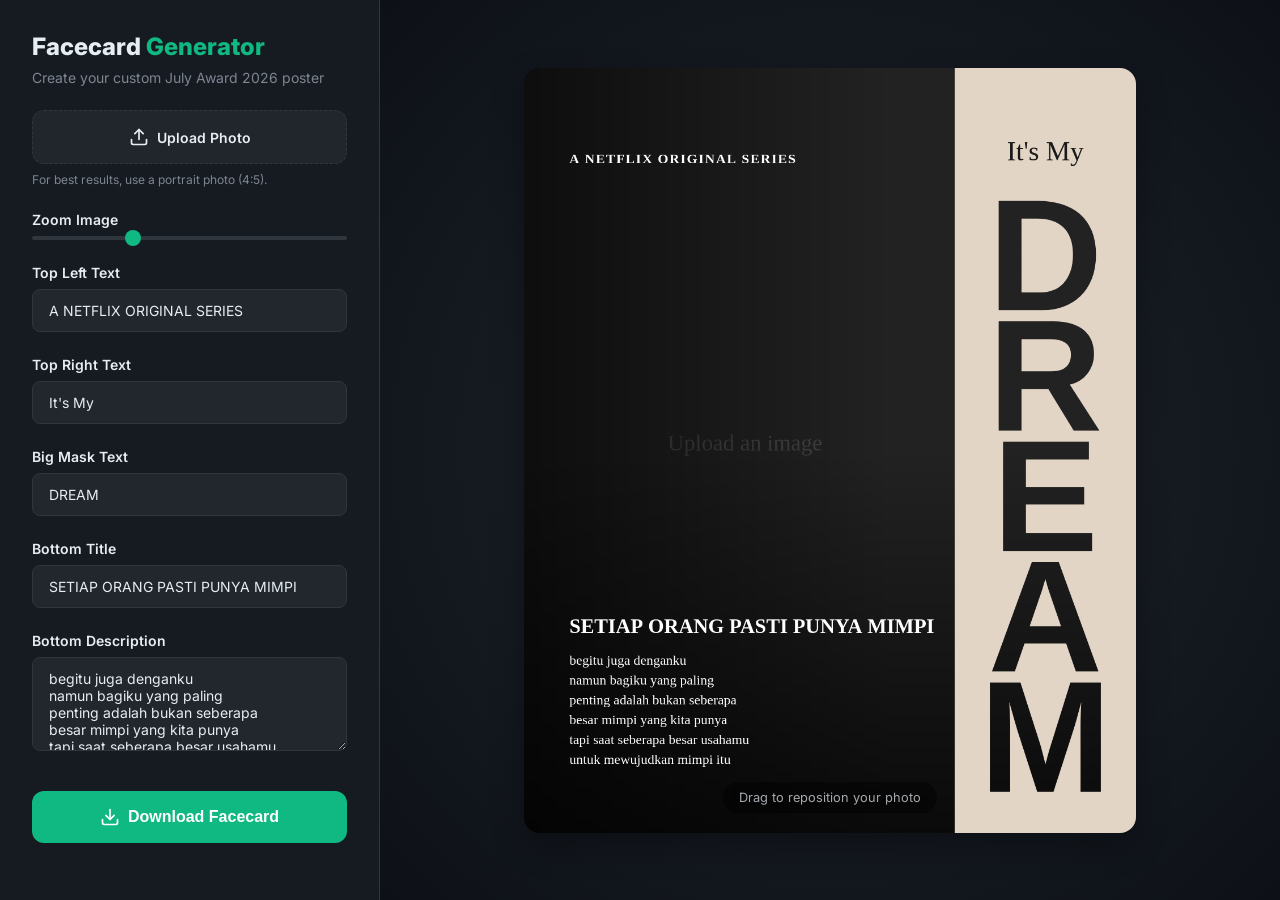
==== club/index.html @ 6f86ea36 "Add files via upload" ====
<!DOCTYPE html>
<html lang="en">
<head>
    <meta charset="UTF-8">
    <meta name="viewport" content="width=device-width, initial-scale=1.0">
    <title>July Award 2026 - Facecard Generator</title>
    <link href="https://fonts.googleapis.com/css2?family=Inter:wght@400;500;700;800;900&display=swap" rel="stylesheet">
    <link rel="stylesheet" href="style.css">
</head>
<body>
    <div class="app-container">
        <!-- Sidebar Controls -->
        <aside class="sidebar">
            <div class="brand">
                <h1>Facecard <span>Generator</span></h1>
                <p>Create your custom July Award 2026 poster</p>
            </div>

            <div class="control-group">
                <label for="image-upload" class="upload-btn">
                    <svg xmlns="http://www.w3.org/2000/svg" width="20" height="20" viewBox="0 0 24 24" fill="none" stroke="currentColor" stroke-width="2" stroke-linecap="round" stroke-linejoin="round"><path d="M21 15v4a2 2 0 0 1-2 2H5a2 2 0 0 1-2-2v-4"></path><polyline points="17 8 12 3 7 8"></polyline><line x1="12" y1="3" x2="12" y2="15"></line></svg>
                    Upload Photo
                </label>
                <input type="file" id="image-upload" accept="image/jpeg, image/png, image/webp" hidden>
                <p class="help-text">For best results, use a portrait photo (4:5).</p>
            </div>

            <div class="control-group">
                <label for="zoom-slider">Zoom Image</label>
                <input type="range" id="zoom-slider" min="0.1" max="3" step="0.01" value="1">
            </div>

            <div class="control-group">
                <label for="top-left-text">Top Left Text</label>
                <input type="text" id="top-left-text" value="A NETFLIX ORIGINAL SERIES">
            </div>

            <div class="control-group">
                <label for="top-right-text">Top Right Text</label>
                <input type="text" id="top-right-text" value="It's My">
            </div>

            <div class="control-group">
                <label for="big-text">Big Mask Text</label>
                <input type="text" id="big-text" value="DREAM">
            </div>

            <div class="control-group">
                <label for="bottom-title">Bottom Title</label>
                <input type="text" id="bottom-title" value="SETIAP ORANG PASTI PUNYA MIMPI">
            </div>

            <div class="control-group">
                <label for="bottom-body">Bottom Description</label>
                <textarea id="bottom-body" rows="4">begitu juga denganku
namun bagiku yang paling
penting adalah bukan seberapa
besar mimpi yang kita punya
tapi saat seberapa besar usahamu
untuk mewujudkan mimpi itu</textarea>
            </div>

            <button id="download-btn" class="primary-btn">
                <svg xmlns="http://www.w3.org/2000/svg" width="20" height="20" viewBox="0 0 24 24" fill="none" stroke="currentColor" stroke-width="2" stroke-linecap="round" stroke-linejoin="round"><path d="M21 15v4a2 2 0 0 1-2 2H5a2 2 0 0 1-2-2v-4"></path><polyline points="7 10 12 15 17 10"></polyline><line x1="12" y1="15" x2="12" y2="3"></line></svg>
                Download Facecard
            </button>
        </aside>

        <!-- Main Preview Area -->
        <main class="preview-area">
            <div class="canvas-container">
                <canvas id="facecard-canvas" width="1080" height="1350"></canvas>
                <div class="canvas-overlay-hint">Drag to reposition your photo</div>
            </div>
        </main>
    </div>

    <script src="script.js"></script>
</body>
</html>
---- club/style.css ----
:root {
    --bg-color: #0d1117;
    --surface-color: #161b22;
    --surface-border: #30363d;
    --text-primary: #e6edf3;
    --text-secondary: #7d8590;
    --brand-color: #10b981; /* A nice vibrant green */
    --brand-hover: #059669;
    --radius-md: 12px;
    --radius-lg: 16px;
    --shadow-subtle: 0 4px 12px rgba(0,0,0,0.1);
    --shadow-strong: 0 12px 32px rgba(0,0,0,0.3);
}

* {
    box-sizing: border-box;
    margin: 0;
    padding: 0;
}

body {
    font-family: 'Inter', sans-serif;
    background-color: var(--bg-color);
    color: var(--text-primary);
    min-height: 100vh;
    display: flex;
    justify-content: center;
}

.app-container {
    display: flex;
    flex-direction: column;
    width: 100%;
    max-width: 1400px;
}

@media (min-width: 1024px) {
    .app-container {
        flex-direction: row;
        height: 100vh;
    }
}

/* Sidebar Styling */
.sidebar {
    background-color: var(--surface-color);
    border-right: 1px solid var(--surface-border);
    padding: 2rem;
    display: flex;
    flex-direction: column;
    gap: 1.5rem;
    overflow-y: auto;
    width: 100%;
}

@media (min-width: 1024px) {
    .sidebar {
        width: 380px;
        flex-shrink: 0;
    }
}

.brand h1 {
    font-size: 1.5rem;
    font-weight: 800;
    margin-bottom: 0.5rem;
}

.brand span {
    color: var(--brand-color);
}

.brand p {
    color: var(--text-secondary);
    font-size: 0.875rem;
}

.control-group {
    display: flex;
    flex-direction: column;
    gap: 0.5rem;
}

label {
    font-size: 0.875rem;
    font-weight: 600;
    color: var(--text-primary);
}

.help-text {
    font-size: 0.75rem;
    color: var(--text-secondary);
}

/* Form Inputs */
input[type="text"], textarea {
    background-color: rgba(255, 255, 255, 0.05);
    border: 1px solid var(--surface-border);
    color: var(--text-primary);
    border-radius: 8px;
    padding: 0.75rem 1rem;
    font-family: 'Inter', sans-serif;
    font-size: 0.875rem;
    transition: all 0.2s ease;
}

input[type="text"]:focus, textarea:focus {
    outline: none;
    border-color: var(--brand-color);
    background-color: rgba(255, 255, 255, 0.1);
    box-shadow: 0 0 0 3px rgba(16, 185, 129, 0.2);
}

textarea {
    resize: vertical;
}

/* Range Slider */
input[type="range"] {
    -webkit-appearance: none;
    width: 100%;
    background: transparent;
}

input[type="range"]::-webkit-slider-thumb {
    -webkit-appearance: none;
    height: 16px;
    width: 16px;
    border-radius: 50%;
    background: var(--brand-color);
    cursor: pointer;
    margin-top: -6px;
}

input[type="range"]::-webkit-slider-runnable-track {
    width: 100%;
    height: 4px;
    cursor: pointer;
    background: var(--surface-border);
    border-radius: 2px;
}

/* Buttons */
.upload-btn {
    display: inline-flex;
    align-items: center;
    justify-content: center;
    gap: 0.5rem;
    background-color: rgba(255,255,255,0.05);
    border: 1px dashed var(--surface-border);
    border-radius: var(--radius-md);
    padding: 1rem;
    cursor: pointer;
    transition: all 0.2s ease;
    text-align: center;
}

.upload-btn:hover {
    background-color: rgba(255,255,255,0.08);
    border-color: var(--text-secondary);
}

.primary-btn {
    display: inline-flex;
    align-items: center;
    justify-content: center;
    gap: 0.5rem;
    background-color: var(--brand-color);
    color: #fff;
    border: none;
    border-radius: var(--radius-md);
    padding: 1rem;
    font-weight: 700;
    font-size: 1rem;
    cursor: pointer;
    transition: all 0.2s ease;
    margin-top: 1rem;
}

.primary-btn:hover {
    background-color: var(--brand-hover);
    transform: translateY(-2px);
    box-shadow: 0 4px 12px rgba(16, 185, 129, 0.3);
}

.primary-btn:active {
    transform: translateY(0);
}

/* Main Preview Area */
.preview-area {
    flex: 1;
    display: flex;
    align-items: center;
    justify-content: center;
    padding: 2rem;
    background: radial-gradient(circle at center, #1f242c 0%, var(--bg-color) 100%);
    overflow: hidden;
}

.canvas-container {
    position: relative;
    max-width: 100%;
    max-height: 100%;
    display: flex;
    justify-content: center;
    align-items: center;
    box-shadow: var(--shadow-strong);
    border-radius: var(--radius-lg);
    overflow: hidden;
    background-color: #000;
}

canvas {
    max-width: 100%;
    max-height: 85vh;
    object-fit: contain;
    cursor: grab;
    transition: transform 0.1s ease-out;
}

canvas:active {
    cursor: grabbing;
}

.canvas-overlay-hint {
    position: absolute;
    bottom: 20px;
    left: 50%;
    transform: translateX(-50%);
    background: rgba(0, 0, 0, 0.6);
    backdrop-filter: blur(4px);
    padding: 8px 16px;
    border-radius: 20px;
    font-size: 0.8rem;
    pointer-events: none;
    opacity: 0.7;
}
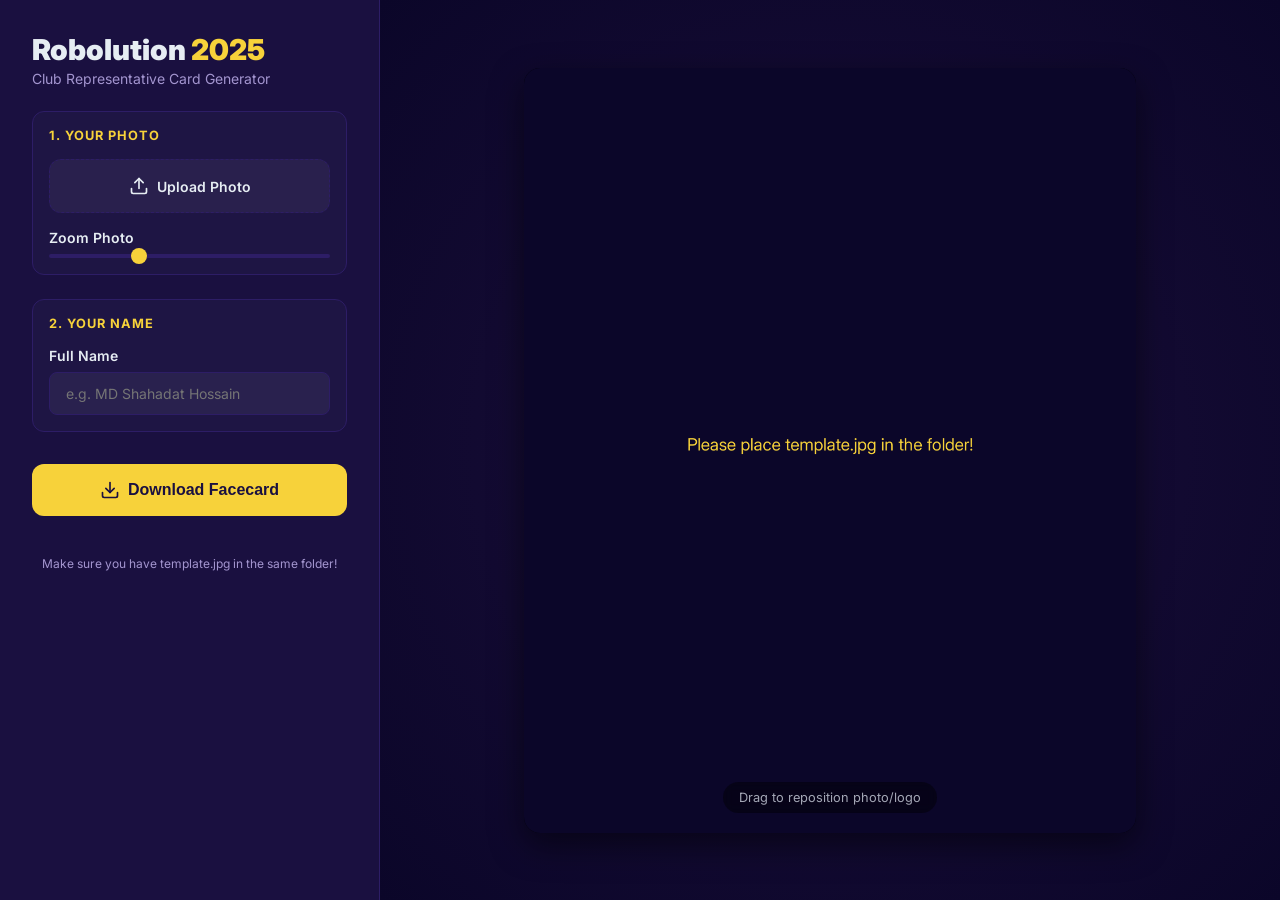
==== commit 97522a50: "Add files via upload" ====
--- a/club/index.html
+++ b/club/index.html
@@ -3,7 +3,7 @@
 <head>
     <meta charset="UTF-8">
     <meta name="viewport" content="width=device-width, initial-scale=1.0">
-    <title>July Award 2026 - Facecard Generator</title>
+    <title>Robolution 2025 - Facecard Generator</title>
     <link href="https://fonts.googleapis.com/css2?family=Inter:wght@400;500;700;800;900&display=swap" rel="stylesheet">
     <link rel="stylesheet" href="style.css">
 </head>
@@ -12,65 +12,46 @@
         <!-- Sidebar Controls -->
         <aside class="sidebar">
             <div class="brand">
-                <h1>Facecard <span>Generator</span></h1>
-                <p>Create your custom July Award 2026 poster</p>
+                <h1>Robolution <span>2025</span></h1>
+                <p>Club Representative Card Generator</p>
             </div>
 
-            <div class="control-group">
-                <label for="image-upload" class="upload-btn">
-                    <svg xmlns="http://www.w3.org/2000/svg" width="20" height="20" viewBox="0 0 24 24" fill="none" stroke="currentColor" stroke-width="2" stroke-linecap="round" stroke-linejoin="round"><path d="M21 15v4a2 2 0 0 1-2 2H5a2 2 0 0 1-2-2v-4"></path><polyline points="17 8 12 3 7 8"></polyline><line x1="12" y1="3" x2="12" y2="15"></line></svg>
-                    Upload Photo
-                </label>
-                <input type="file" id="image-upload" accept="image/jpeg, image/png, image/webp" hidden>
-                <p class="help-text">For best results, use a portrait photo (4:5).</p>
+            <div class="control-section">
+                <h3>1. Your Photo</h3>
+                <div class="control-group">
+                    <label for="image-upload" class="upload-btn">
+                        <svg xmlns="http://www.w3.org/2000/svg" width="20" height="20" viewBox="0 0 24 24" fill="none" stroke="currentColor" stroke-width="2" stroke-linecap="round" stroke-linejoin="round"><path d="M21 15v4a2 2 0 0 1-2 2H5a2 2 0 0 1-2-2v-4"></path><polyline points="17 8 12 3 7 8"></polyline><line x1="12" y1="3" x2="12" y2="15"></line></svg>
+                        Upload Photo
+                    </label>
+                    <input type="file" id="image-upload" accept="image/jpeg, image/png, image/webp" hidden>
+                </div>
+                <div class="control-group">
+                    <label for="zoom-slider">Zoom Photo</label>
+                    <input type="range" id="zoom-slider" min="0.1" max="3" step="0.01" value="1">
+                </div>
             </div>
 
-            <div class="control-group">
-                <label for="zoom-slider">Zoom Image</label>
-                <input type="range" id="zoom-slider" min="0.1" max="3" step="0.01" value="1">
-            </div>
-
-            <div class="control-group">
-                <label for="top-left-text">Top Left Text</label>
-                <input type="text" id="top-left-text" value="A NETFLIX ORIGINAL SERIES">
-            </div>
-
-            <div class="control-group">
-                <label for="top-right-text">Top Right Text</label>
-                <input type="text" id="top-right-text" value="It's My">
-            </div>
-
-            <div class="control-group">
-                <label for="big-text">Big Mask Text</label>
-                <input type="text" id="big-text" value="DREAM">
-            </div>
-
-            <div class="control-group">
-                <label for="bottom-title">Bottom Title</label>
-                <input type="text" id="bottom-title" value="SETIAP ORANG PASTI PUNYA MIMPI">
-            </div>
-
-            <div class="control-group">
-                <label for="bottom-body">Bottom Description</label>
-                <textarea id="bottom-body" rows="4">begitu juga denganku
-namun bagiku yang paling
-penting adalah bukan seberapa
-besar mimpi yang kita punya
-tapi saat seberapa besar usahamu
-untuk mewujudkan mimpi itu</textarea>
+            <div class="control-section">
+                <h3>2. Your Name</h3>
+                <div class="control-group">
+                    <label for="user-name">Full Name</label>
+                    <input type="text" id="user-name" placeholder="e.g. MD Shahadat Hossain">
+                </div>
             </div>
 
             <button id="download-btn" class="primary-btn">
                 <svg xmlns="http://www.w3.org/2000/svg" width="20" height="20" viewBox="0 0 24 24" fill="none" stroke="currentColor" stroke-width="2" stroke-linecap="round" stroke-linejoin="round"><path d="M21 15v4a2 2 0 0 1-2 2H5a2 2 0 0 1-2-2v-4"></path><polyline points="7 10 12 15 17 10"></polyline><line x1="12" y1="15" x2="12" y2="3"></line></svg>
                 Download Facecard
             </button>
+            <p class="help-text" style="margin-top: 1rem; text-align: center;">Make sure you have template.jpg in the same folder!</p>
         </aside>
 
         <!-- Main Preview Area -->
         <main class="preview-area">
             <div class="canvas-container">
                 <canvas id="facecard-canvas" width="1080" height="1350"></canvas>
-                <div class="canvas-overlay-hint">Drag to reposition your photo</div>
+                <div class="canvas-overlay-hint">Drag to reposition photo/logo</div>
+                <div id="active-layer-indicator" class="active-layer-indicator">Moving: Photo</div>
             </div>
         </main>
     </div>
--- a/club/style.css
+++ b/club/style.css
@@ -1,15 +1,16 @@
 :root {
-    --bg-color: #0d1117;
-    --surface-color: #161b22;
-    --surface-border: #30363d;
+    --bg-color: #0b0629;
+    --surface-color: #1a1040;
+    --surface-border: #2d1d66;
     --text-primary: #e6edf3;
-    --text-secondary: #7d8590;
-    --brand-color: #10b981; /* A nice vibrant green */
-    --brand-hover: #059669;
+    --text-secondary: #a395cf;
+    --brand-color: #f7d23a; /* Robolution yellow */
+    --brand-hover: #e5b922;
+    --brand-text: #1a1040; /* Dark text for yellow button */
     --radius-md: 12px;
     --radius-lg: 16px;
-    --shadow-subtle: 0 4px 12px rgba(0,0,0,0.1);
-    --shadow-strong: 0 12px 32px rgba(0,0,0,0.3);
+    --shadow-subtle: 0 4px 12px rgba(0,0,0,0.2);
+    --shadow-strong: 0 12px 32px rgba(0,0,0,0.5);
 }
 
 * {
@@ -61,9 +62,9 @@
 }
 
 .brand h1 {
-    font-size: 1.5rem;
-    font-weight: 800;
-    margin-bottom: 0.5rem;
+    font-size: 1.8rem;
+    font-weight: 900;
+    margin-bottom: 0.2rem;
 }
 
 .brand span {
@@ -73,6 +74,23 @@
 .brand p {
     color: var(--text-secondary);
     font-size: 0.875rem;
+}
+
+.control-section {
+    background: rgba(255,255,255,0.02);
+    border: 1px solid var(--surface-border);
+    padding: 1rem;
+    border-radius: var(--radius-md);
+    display: flex;
+    flex-direction: column;
+    gap: 1rem;
+}
+
+.control-section h3 {
+    font-size: 0.8rem;
+    text-transform: uppercase;
+    letter-spacing: 1px;
+    color: var(--brand-color);
 }
 
 .control-group {
@@ -93,7 +111,7 @@
 }
 
 /* Form Inputs */
-input[type="text"], textarea {
+input[type="text"] {
     background-color: rgba(255, 255, 255, 0.05);
     border: 1px solid var(--surface-border);
     color: var(--text-primary);
@@ -104,15 +122,11 @@
     transition: all 0.2s ease;
 }
 
-input[type="text"]:focus, textarea:focus {
+input[type="text"]:focus {
     outline: none;
     border-color: var(--brand-color);
     background-color: rgba(255, 255, 255, 0.1);
-    box-shadow: 0 0 0 3px rgba(16, 185, 129, 0.2);
-}
-
-textarea {
-    resize: vertical;
+    box-shadow: 0 0 0 3px rgba(247, 210, 58, 0.2);
 }
 
 /* Range Slider */
@@ -157,7 +171,7 @@
 
 .upload-btn:hover {
     background-color: rgba(255,255,255,0.08);
-    border-color: var(--text-secondary);
+    border-color: var(--brand-color);
 }
 
 .primary-btn {
@@ -166,21 +180,21 @@
     justify-content: center;
     gap: 0.5rem;
     background-color: var(--brand-color);
-    color: #fff;
+    color: var(--brand-text);
     border: none;
     border-radius: var(--radius-md);
     padding: 1rem;
-    font-weight: 700;
+    font-weight: 800;
     font-size: 1rem;
     cursor: pointer;
     transition: all 0.2s ease;
-    margin-top: 1rem;
+    margin-top: 0.5rem;
 }
 
 .primary-btn:hover {
     background-color: var(--brand-hover);
     transform: translateY(-2px);
-    box-shadow: 0 4px 12px rgba(16, 185, 129, 0.3);
+    box-shadow: 0 4px 15px rgba(247, 210, 58, 0.3);
 }
 
 .primary-btn:active {
@@ -194,8 +208,9 @@
     align-items: center;
     justify-content: center;
     padding: 2rem;
-    background: radial-gradient(circle at center, #1f242c 0%, var(--bg-color) 100%);
+    background: radial-gradient(circle at center, #1b0f3b 0%, var(--bg-color) 100%);
     overflow: hidden;
+    position: relative;
 }
 
 .canvas-container {
@@ -236,3 +251,23 @@
     pointer-events: none;
     opacity: 0.7;
 }
+
+.active-layer-indicator {
+    position: absolute;
+    top: 20px;
+    left: 50%;
+    transform: translateX(-50%);
+    background: var(--brand-color);
+    color: var(--brand-text);
+    padding: 6px 14px;
+    border-radius: 20px;
+    font-size: 0.75rem;
+    font-weight: bold;
+    pointer-events: none;
+    opacity: 0;
+    transition: opacity 0.3s;
+}
+
+.active-layer-indicator.show {
+    opacity: 1;
+}
